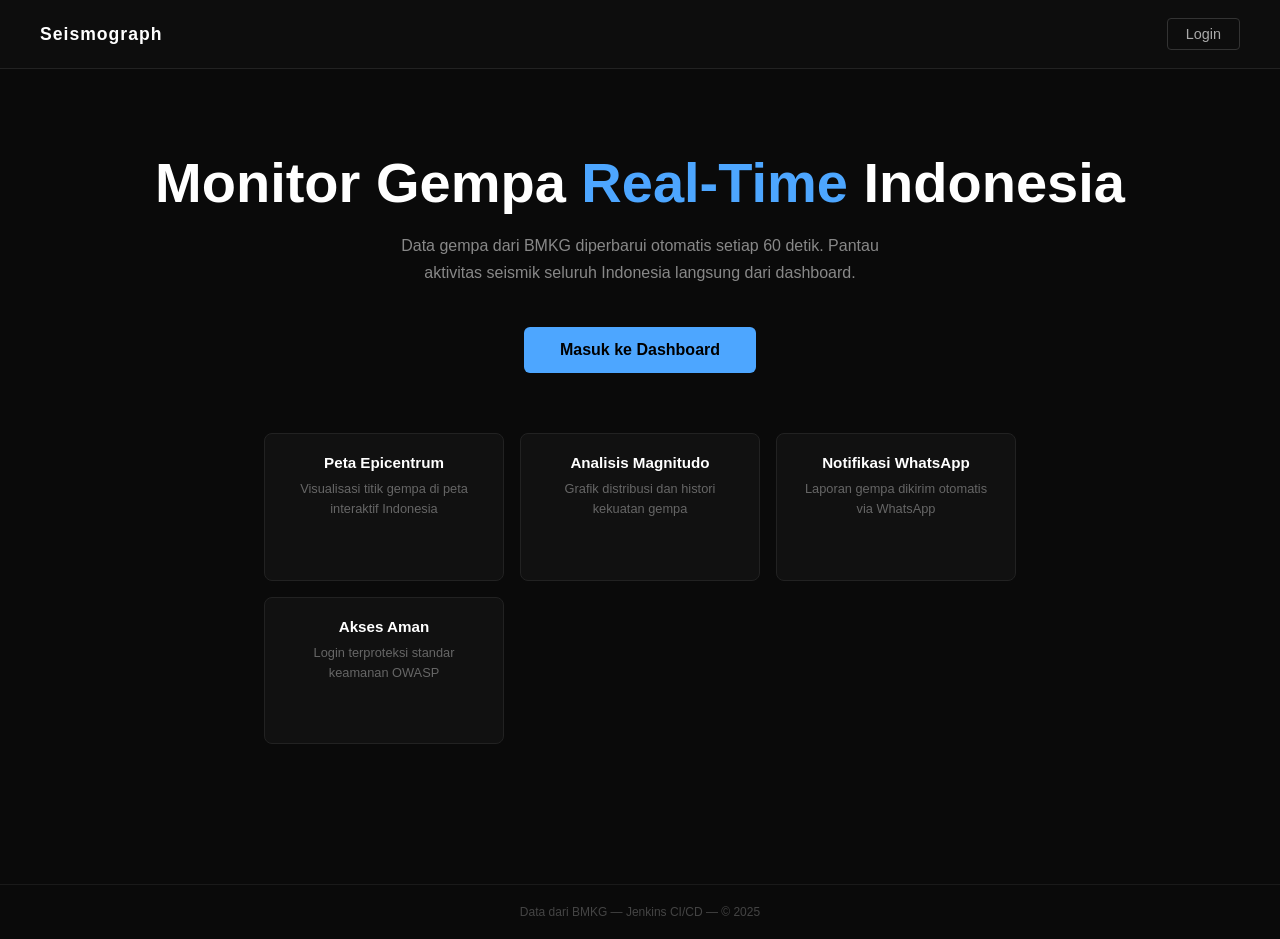
==== start/index.html @ 0313c4b3 "first commit" ====
<!DOCTYPE html>
<html lang="id">
<head>
<meta charset="UTF-8">
<meta name="viewport" content="width=device-width, initial-scale=1.0">
<title>Seismograph — Monitor Gempa Indonesia</title>
<style>
* { box-sizing: border-box; margin: 0; padding: 0; }
body {
  background: #0a0a0a;
  color: #e0e0e0;
  font-family: 'Segoe UI', sans-serif;
  min-height: 100vh;
  display: flex;
  flex-direction: column;
}
nav {
  padding: 18px 40px;
  display: flex;
  justify-content: space-between;
  align-items: center;
  border-bottom: 1px solid #222;
  background: #0d0d0d;
}
.nav-brand { font-size: 1.1rem; font-weight: 700; color: #fff; letter-spacing: 1px; }
.nav-login {
  color: #aaa;
  text-decoration: none;
  font-size: .9rem;
  border: 1px solid #333;
  padding: 7px 18px;
  border-radius: 4px;
  transition: all .2s;
}
.nav-login:hover { color: #fff; border-color: #555; }
.hero {
  flex: 1;
  display: flex;
  flex-direction: column;
  align-items: center;
  justify-content: center;
  text-align: center;
  padding: 80px 24px;
}
.hero h1 {
  font-size: clamp(2rem, 5vw, 3.5rem);
  font-weight: 700;
  color: #fff;
  margin-bottom: 16px;
  line-height: 1.2;
}
.hero h1 span { color: #4da6ff; }
.hero p {
  font-size: 1rem;
  color: #888;
  max-width: 500px;
  margin: 0 auto 40px;
  line-height: 1.7;
}
.btn {
  display: inline-block;
  background: #4da6ff;
  color: #000;
  font-weight: 700;
  font-size: 1rem;
  padding: 14px 36px;
  border-radius: 6px;
  text-decoration: none;
  transition: background .2s;
}
.btn:hover { background: #70b8ff; }
.features {
  display: grid;
  grid-template-columns: repeat(auto-fit, minmax(180px, 1fr));
  gap: 16px;
  max-width: 800px;
  margin: 60px auto 0;
  padding: 0 24px;
}
.feat {
  background: #111;
  border: 1px solid #222;
  border-radius: 8px;
  padding: 20px;
  text-align: center;
}
.feat h3 { font-size: .95rem; color: #fff; margin-bottom: 8px; }
.feat p { font-size: .8rem; color: #666; line-height: 1.6; }
footer {
  text-align: center;
  padding: 20px;
  font-size: .75rem;
  color: #444;
  border-top: 1px solid #1a1a1a;
  margin-top: 60px;
}
</style>
</head>
<body>
<nav>
  <div class="nav-brand">Seismograph</div>
  <a href="/login" class="nav-login">Login</a>
</nav>
<section class="hero">
  <h1>Monitor Gempa <span>Real-Time</span> Indonesia</h1>
  <p>Data gempa dari BMKG diperbarui otomatis setiap 60 detik. Pantau aktivitas seismik seluruh Indonesia langsung dari dashboard.</p>
  <a href="/login" class="btn">Masuk ke Dashboard</a>
  <div class="features">
    <div class="feat"><h3>Peta Epicentrum</h3><p>Visualisasi titik gempa di peta interaktif Indonesia</p></div>
    <div class="feat"><h3>Analisis Magnitudo</h3><p>Grafik distribusi dan histori kekuatan gempa</p></div>
    <div class="feat"><h3>Notifikasi WhatsApp</h3><p>Laporan gempa dikirim otomatis via WhatsApp</p></div>
    <div class="feat"><h3>Akses Aman</h3><p>Login terproteksi standar keamanan OWASP</p></div>
  </div>
</section>
<footer>Data dari BMKG &mdash; Jenkins CI/CD &mdash; &copy; 2025</footer>
</body>
</html>
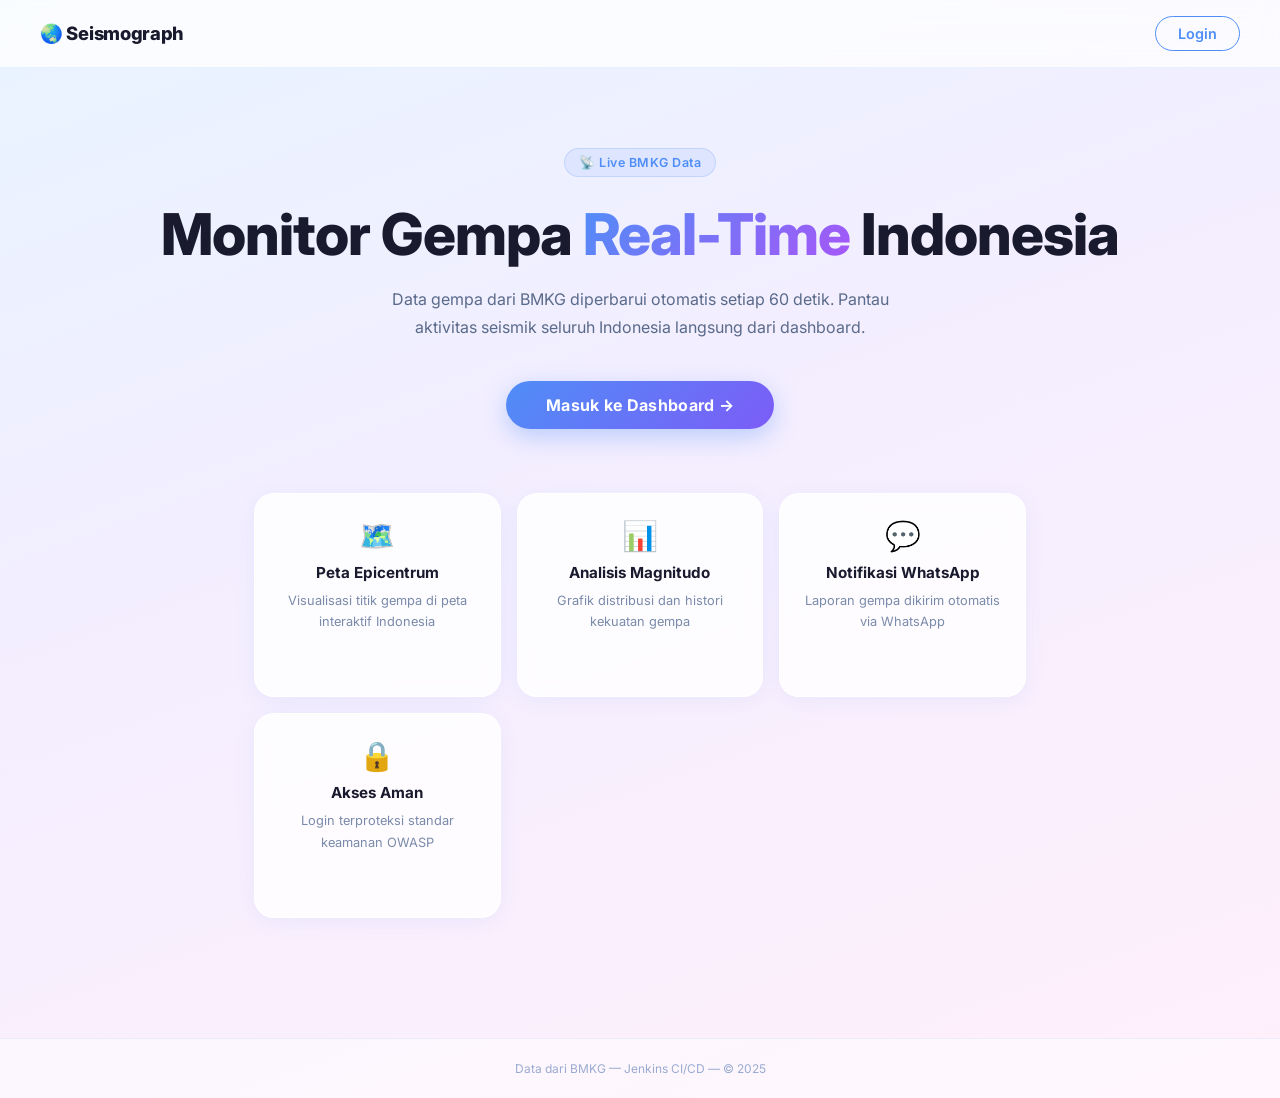
==== commit 13b8d5f0: "commit" ====
--- a/start/index.html
+++ b/start/index.html
@@ -4,112 +4,39 @@
 <meta charset="UTF-8">
 <meta name="viewport" content="width=device-width, initial-scale=1.0">
 <title>Seismograph — Monitor Gempa Indonesia</title>
-<style>
-* { box-sizing: border-box; margin: 0; padding: 0; }
-body {
-  background: #0a0a0a;
-  color: #e0e0e0;
-  font-family: 'Segoe UI', sans-serif;
-  min-height: 100vh;
-  display: flex;
-  flex-direction: column;
-}
-nav {
-  padding: 18px 40px;
-  display: flex;
-  justify-content: space-between;
-  align-items: center;
-  border-bottom: 1px solid #222;
-  background: #0d0d0d;
-}
-.nav-brand { font-size: 1.1rem; font-weight: 700; color: #fff; letter-spacing: 1px; }
-.nav-login {
-  color: #aaa;
-  text-decoration: none;
-  font-size: .9rem;
-  border: 1px solid #333;
-  padding: 7px 18px;
-  border-radius: 4px;
-  transition: all .2s;
-}
-.nav-login:hover { color: #fff; border-color: #555; }
-.hero {
-  flex: 1;
-  display: flex;
-  flex-direction: column;
-  align-items: center;
-  justify-content: center;
-  text-align: center;
-  padding: 80px 24px;
-}
-.hero h1 {
-  font-size: clamp(2rem, 5vw, 3.5rem);
-  font-weight: 700;
-  color: #fff;
-  margin-bottom: 16px;
-  line-height: 1.2;
-}
-.hero h1 span { color: #4da6ff; }
-.hero p {
-  font-size: 1rem;
-  color: #888;
-  max-width: 500px;
-  margin: 0 auto 40px;
-  line-height: 1.7;
-}
-.btn {
-  display: inline-block;
-  background: #4da6ff;
-  color: #000;
-  font-weight: 700;
-  font-size: 1rem;
-  padding: 14px 36px;
-  border-radius: 6px;
-  text-decoration: none;
-  transition: background .2s;
-}
-.btn:hover { background: #70b8ff; }
-.features {
-  display: grid;
-  grid-template-columns: repeat(auto-fit, minmax(180px, 1fr));
-  gap: 16px;
-  max-width: 800px;
-  margin: 60px auto 0;
-  padding: 0 24px;
-}
-.feat {
-  background: #111;
-  border: 1px solid #222;
-  border-radius: 8px;
-  padding: 20px;
-  text-align: center;
-}
-.feat h3 { font-size: .95rem; color: #fff; margin-bottom: 8px; }
-.feat p { font-size: .8rem; color: #666; line-height: 1.6; }
-footer {
-  text-align: center;
-  padding: 20px;
-  font-size: .75rem;
-  color: #444;
-  border-top: 1px solid #1a1a1a;
-  margin-top: 60px;
-}
-</style>
+<link rel="stylesheet" href="style.css">
 </head>
 <body>
 <nav>
-  <div class="nav-brand">Seismograph</div>
+  <div class="nav-brand">🌏 Seismograph</div>
   <a href="/login" class="nav-login">Login</a>
 </nav>
 <section class="hero">
+  <div class="hero-badge">📡 Live BMKG Data</div>
   <h1>Monitor Gempa <span>Real-Time</span> Indonesia</h1>
   <p>Data gempa dari BMKG diperbarui otomatis setiap 60 detik. Pantau aktivitas seismik seluruh Indonesia langsung dari dashboard.</p>
-  <a href="/login" class="btn">Masuk ke Dashboard</a>
+  <a href="/login" class="btn">Masuk ke Dashboard →</a>
   <div class="features">
-    <div class="feat"><h3>Peta Epicentrum</h3><p>Visualisasi titik gempa di peta interaktif Indonesia</p></div>
-    <div class="feat"><h3>Analisis Magnitudo</h3><p>Grafik distribusi dan histori kekuatan gempa</p></div>
-    <div class="feat"><h3>Notifikasi WhatsApp</h3><p>Laporan gempa dikirim otomatis via WhatsApp</p></div>
-    <div class="feat"><h3>Akses Aman</h3><p>Login terproteksi standar keamanan OWASP</p></div>
+    <div class="feat">
+      <span class="feat-icon">🗺️</span>
+      <h3>Peta Epicentrum</h3>
+      <p>Visualisasi titik gempa di peta interaktif Indonesia</p>
+    </div>
+    <div class="feat">
+      <span class="feat-icon">📊</span>
+      <h3>Analisis Magnitudo</h3>
+      <p>Grafik distribusi dan histori kekuatan gempa</p>
+    </div>
+    <div class="feat">
+      <span class="feat-icon">💬</span>
+      <h3>Notifikasi WhatsApp</h3>
+      <p>Laporan gempa dikirim otomatis via WhatsApp</p>
+    </div>
+    <div class="feat">
+      <span class="feat-icon">🔒</span>
+      <h3>Akses Aman</h3>
+      <p>Login terproteksi standar keamanan OWASP</p>
+    </div>
   </div>
 </section>
 <footer>Data dari BMKG &mdash; Jenkins CI/CD &mdash; &copy; 2025</footer>
--- a/start/style.css
+++ b/start/style.css
@@ -0,0 +1,185 @@
+/* ===== RESET & BASE ===== */
+@import url('https://fonts.googleapis.com/css2?family=Inter:wght@400;500;600;700;800&display=swap');
+
+* {
+  box-sizing: border-box;
+  margin: 0;
+  padding: 0;
+}
+
+body {
+  background: linear-gradient(160deg, #e8f4ff 0%, #f3eeff 40%, #fff0fb 100%);
+  color: #1a1a2e;
+  font-family: 'Inter', 'Segoe UI', sans-serif;
+  min-height: 100vh;
+  display: flex;
+  flex-direction: column;
+}
+
+/* ===== NAV ===== */
+nav {
+  padding: 16px 40px;
+  display: flex;
+  justify-content: space-between;
+  align-items: center;
+  background: rgba(255, 255, 255, 0.75);
+  backdrop-filter: blur(12px);
+  -webkit-backdrop-filter: blur(12px);
+  border-bottom: 1px solid rgba(79, 142, 247, 0.1);
+  position: sticky;
+  top: 0;
+  z-index: 100;
+}
+
+.nav-brand {
+  font-size: 1.15rem;
+  font-weight: 800;
+  color: #1a1a2e;
+  letter-spacing: -0.3px;
+  display: flex;
+  align-items: center;
+  gap: 8px;
+}
+
+.nav-login {
+  color: #4f8ef7;
+  text-decoration: none;
+  font-size: 0.9rem;
+  font-weight: 600;
+  border: 1.5px solid #4f8ef7;
+  padding: 8px 22px;
+  border-radius: 24px;
+  transition: all 0.25s ease;
+}
+
+.nav-login:hover {
+  background: #4f8ef7;
+  color: #fff;
+  box-shadow: 0 6px 20px rgba(79, 142, 247, 0.3);
+  transform: translateY(-1px);
+}
+
+/* ===== HERO ===== */
+.hero {
+  flex: 1;
+  display: flex;
+  flex-direction: column;
+  align-items: center;
+  justify-content: center;
+  text-align: center;
+  padding: 80px 24px 60px;
+}
+
+.hero-badge {
+  display: inline-flex;
+  align-items: center;
+  gap: 6px;
+  background: rgba(79, 142, 247, 0.1);
+  color: #4f8ef7;
+  font-size: 0.78rem;
+  font-weight: 600;
+  padding: 6px 14px;
+  border-radius: 24px;
+  border: 1px solid rgba(79, 142, 247, 0.2);
+  margin-bottom: 24px;
+  letter-spacing: 0.5px;
+}
+
+.hero h1 {
+  font-size: clamp(2rem, 5vw, 3.6rem);
+  font-weight: 800;
+  color: #1a1a2e;
+  margin-bottom: 18px;
+  line-height: 1.15;
+  letter-spacing: -1px;
+}
+
+.hero h1 span {
+  background: linear-gradient(135deg, #4f8ef7, #a855f7);
+  -webkit-background-clip: text;
+  -webkit-text-fill-color: transparent;
+  background-clip: text;
+}
+
+.hero p {
+  font-size: 1rem;
+  color: #5a6a8a;
+  max-width: 520px;
+  margin: 0 auto 40px;
+  line-height: 1.75;
+}
+
+.btn {
+  display: inline-block;
+  background: linear-gradient(135deg, #4f8ef7 0%, #7c5cf7 100%);
+  color: #fff;
+  font-weight: 700;
+  font-size: 1rem;
+  padding: 14px 40px;
+  border-radius: 24px;
+  text-decoration: none;
+  transition: all 0.25s ease;
+  box-shadow: 0 8px 24px rgba(79, 142, 247, 0.35);
+  letter-spacing: 0.3px;
+}
+
+.btn:hover {
+  transform: translateY(-2px);
+  box-shadow: 0 12px 32px rgba(79, 142, 247, 0.45);
+}
+
+/* ===== FEATURES ===== */
+.features {
+  display: grid;
+  grid-template-columns: repeat(auto-fit, minmax(185px, 1fr));
+  gap: 16px;
+  max-width: 820px;
+  margin: 64px auto 0;
+  padding: 0 24px;
+}
+
+.feat {
+  background: rgba(255, 255, 255, 0.8);
+  border: 1px solid rgba(255, 255, 255, 0.9);
+  border-radius: 20px;
+  padding: 24px 20px;
+  text-align: center;
+  backdrop-filter: blur(10px);
+  box-shadow: 0 4px 20px rgba(79, 142, 247, 0.08);
+  transition: transform 0.2s, box-shadow 0.2s;
+}
+
+.feat:hover {
+  transform: translateY(-4px);
+  box-shadow: 0 12px 32px rgba(79, 142, 247, 0.16);
+}
+
+.feat-icon {
+  font-size: 1.8rem;
+  margin-bottom: 10px;
+  display: block;
+}
+
+.feat h3 {
+  font-size: 0.95rem;
+  font-weight: 700;
+  color: #1a1a2e;
+  margin-bottom: 8px;
+}
+
+.feat p {
+  font-size: 0.8rem;
+  color: #7a8aaa;
+  line-height: 1.65;
+}
+
+/* ===== FOOTER ===== */
+footer {
+  text-align: center;
+  padding: 22px;
+  font-size: 0.75rem;
+  color: #9aaad0;
+  border-top: 1px solid rgba(79, 142, 247, 0.1);
+  margin-top: 60px;
+  background: rgba(255, 255, 255, 0.5);
+}
